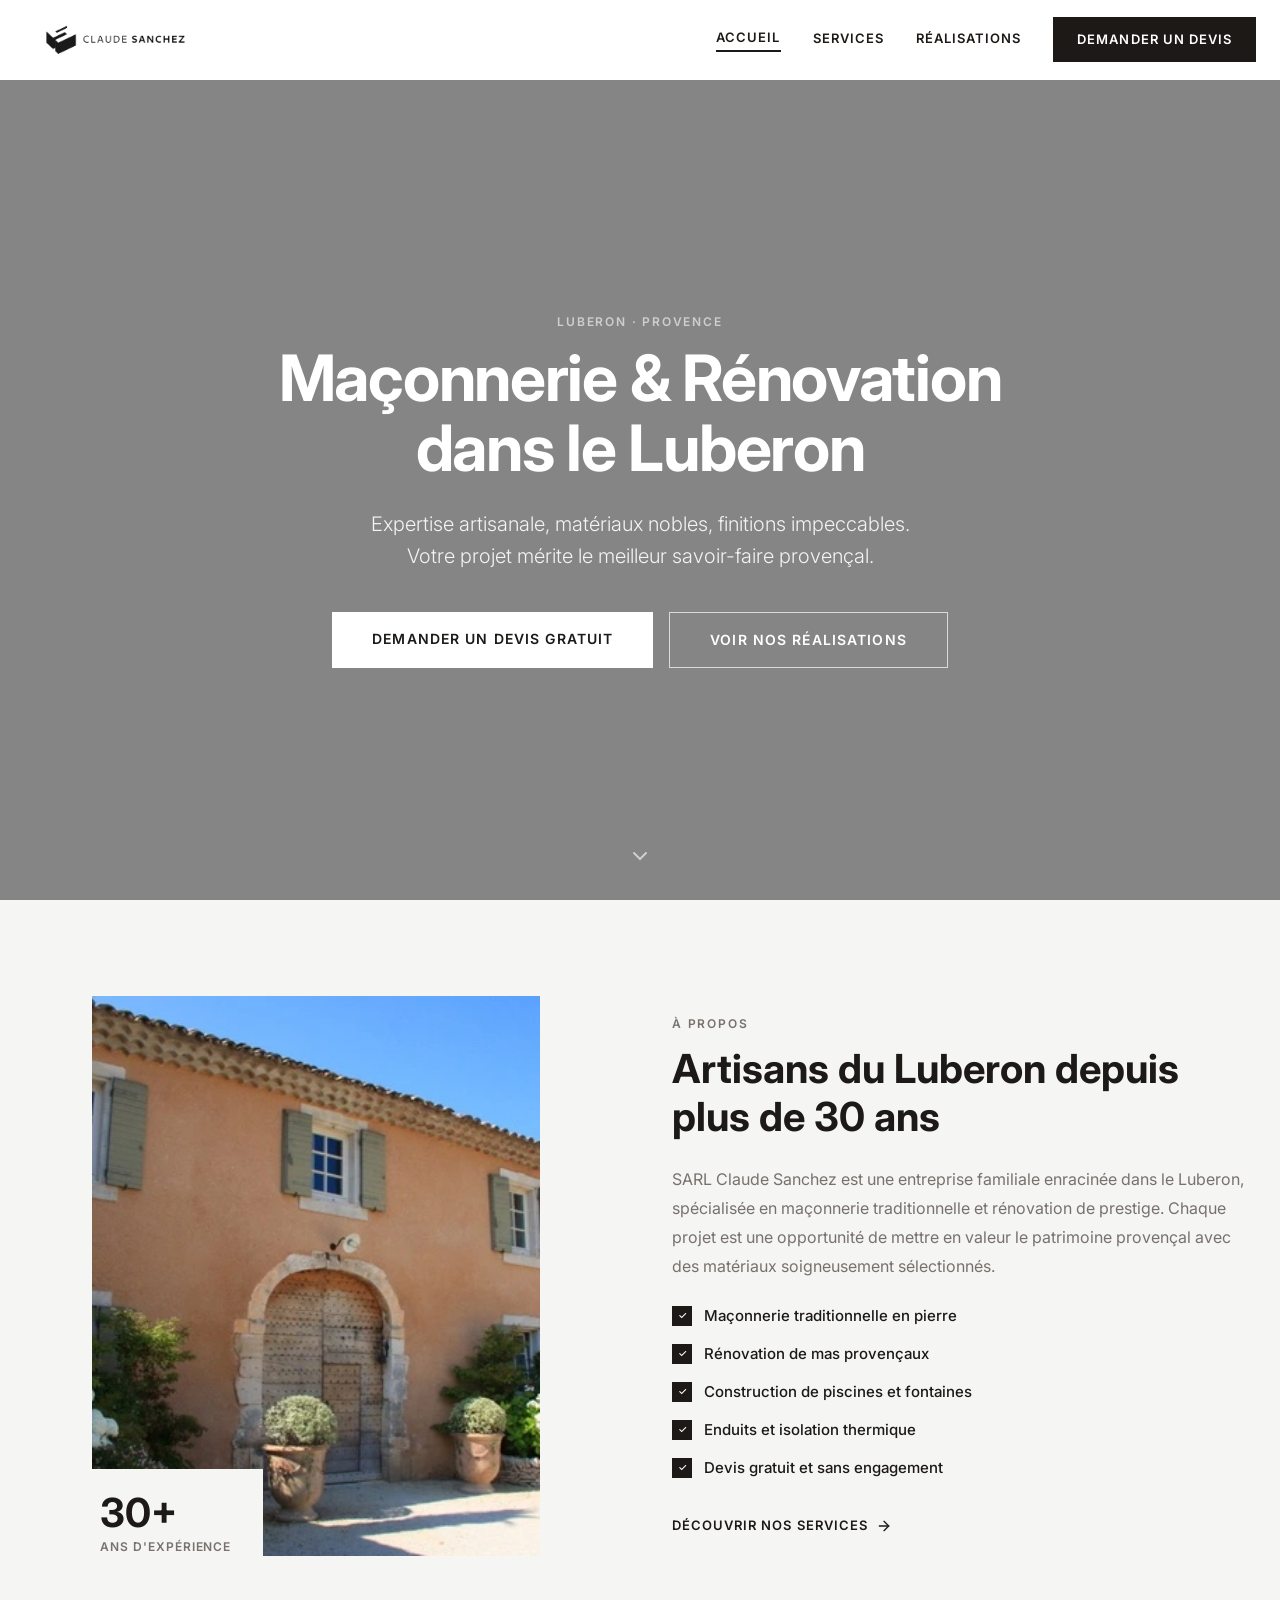
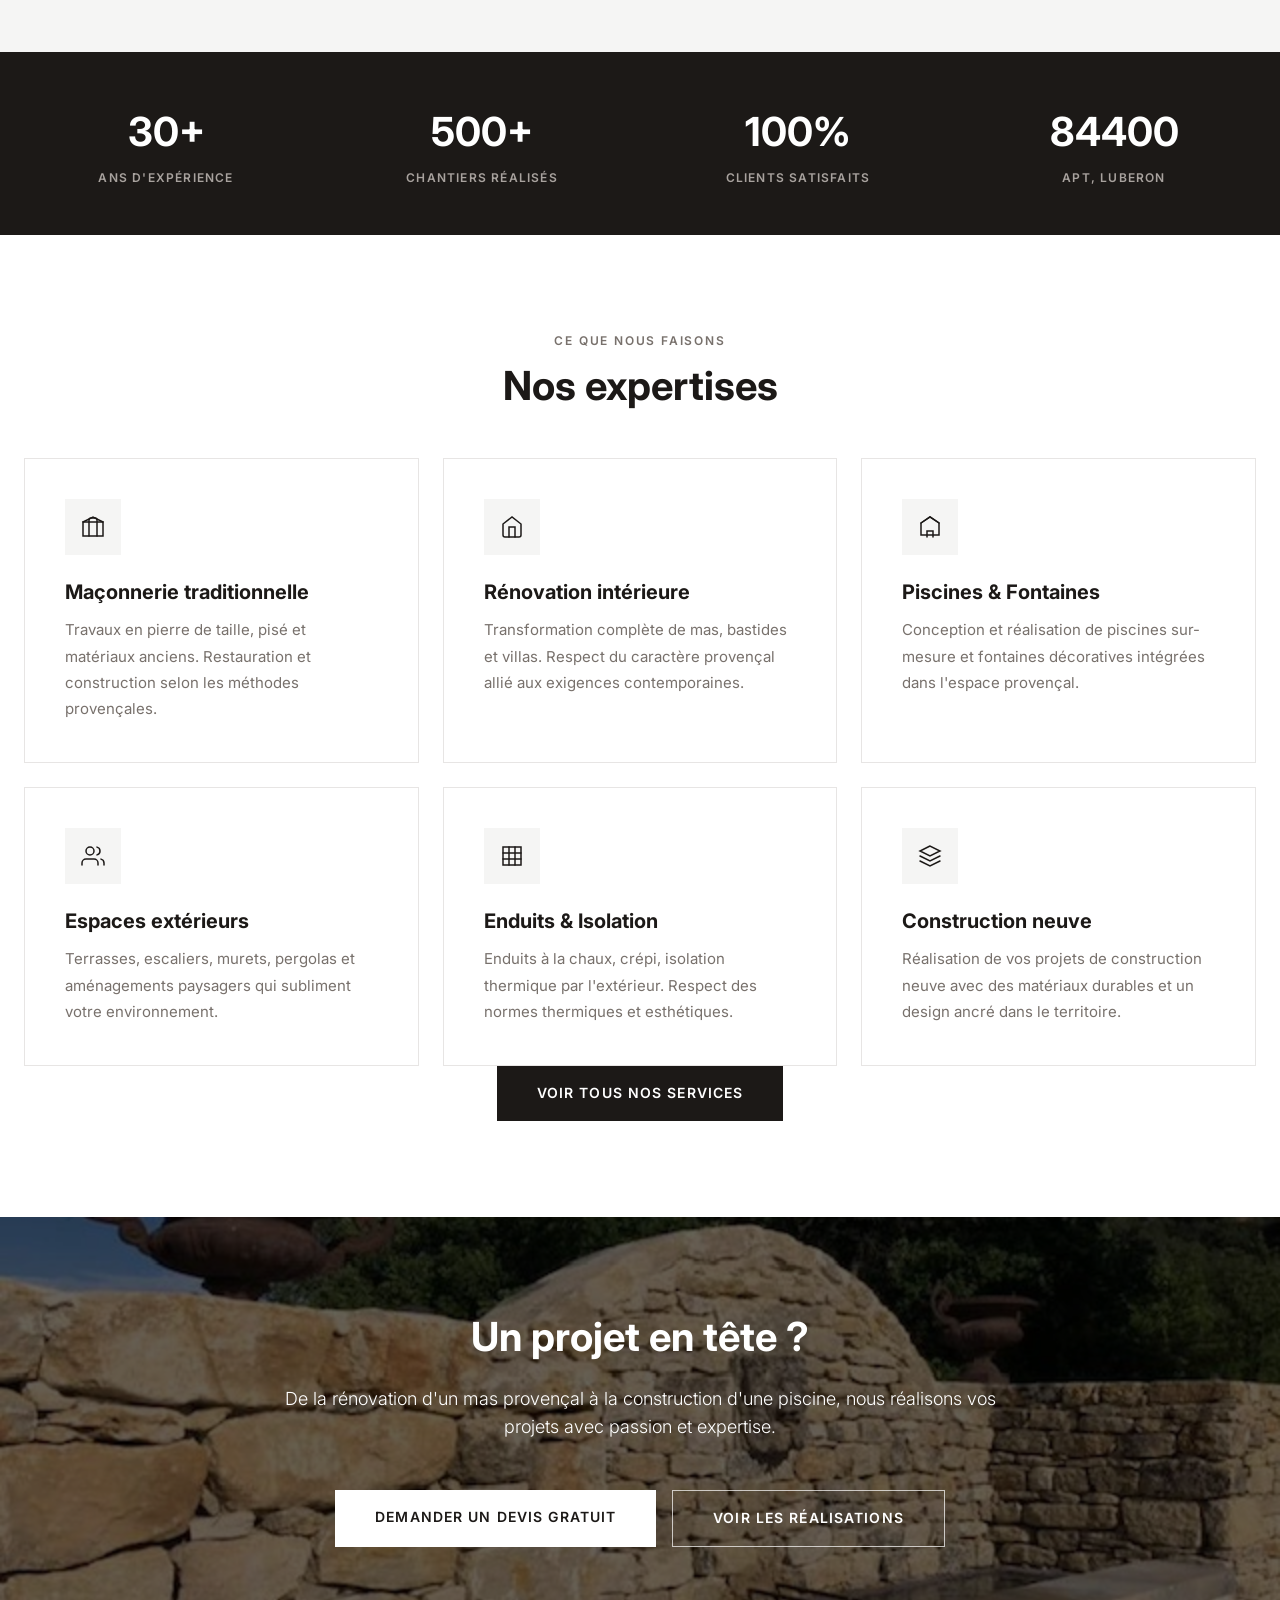
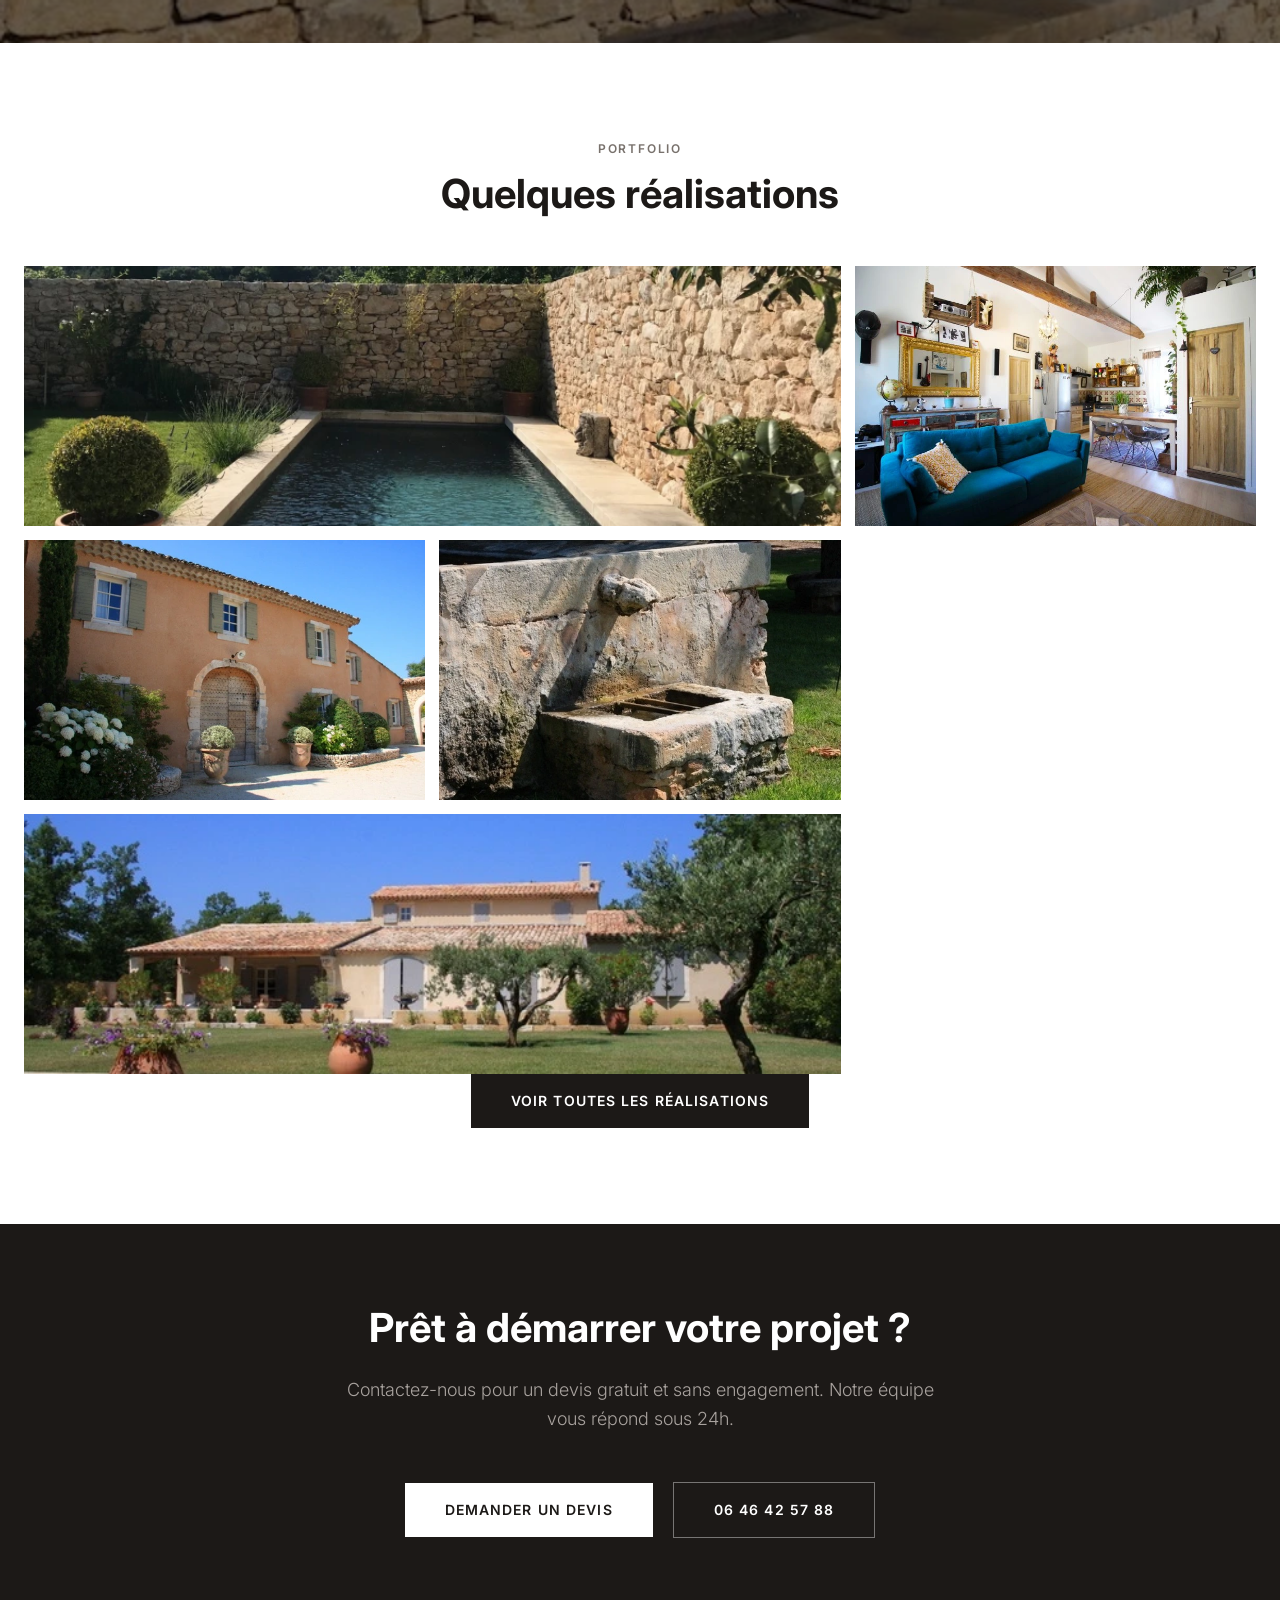
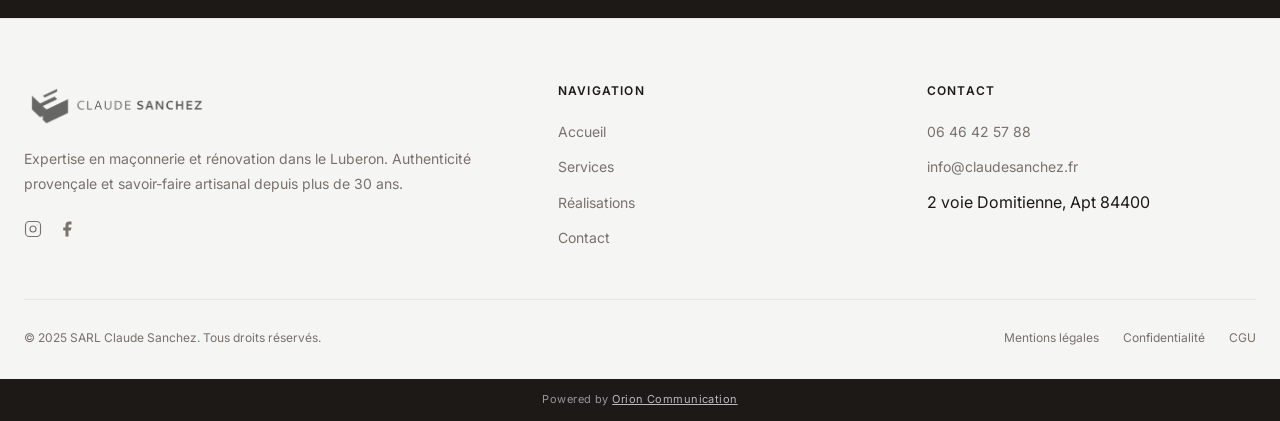
==== index.html @ 689ddc0e "Add files via upload" ====
<!DOCTYPE html>
<html lang="fr">
<head>
  <meta charset="UTF-8">
  <meta name="viewport" content="width=device-width, initial-scale=1.0">
  <title>Maçonnerie &amp; Rénovation Luberon | Claude Sanchez</title>
  <meta name="description" content="SARL Claude Sanchez — Expert en maçonnerie, rénovation et construction dans le Luberon (Apt, 84400). Plus de 30 ans de savoir-faire artisanal en Provence. Demandez votre devis gratuit.">
  <meta name="robots" content="index, follow">
  <link rel="canonical" href="https://claudesanchez.fr/">
  <link rel="icon" type="image/svg+xml" href="./favicon.svg">
  <link rel="stylesheet" href="./css/styles.css">
  <!-- Open Graph -->
  <meta property="og:type" content="website">
  <meta property="og:url" content="https://claudesanchez.fr/">
  <meta property="og:title" content="Maçonnerie &amp; Rénovation Luberon | Claude Sanchez">
  <meta property="og:description" content="Expert en maçonnerie et rénovation dans le Luberon depuis plus de 30 ans.">
  <meta property="og:image" content="./opengraph.jpg">
  <!-- JSON-LD -->
  <script type="application/ld+json">
  {
    "@context": "https://schema.org",
    "@type": "LocalBusiness",
    "name": "SARL Claude Sanchez",
    "description": "Expert en maçonnerie et rénovation dans le Luberon",
    "url": "https://claudesanchez.fr",
    "telephone": "+33646425788",
    "email": "info@claudesanchez.fr",
    "address": {
      "@type": "PostalAddress",
      "streetAddress": "2 voie Domitienne",
      "addressLocality": "Apt",
      "postalCode": "84400",
      "addressCountry": "FR"
    },
    "geo": { "@type": "GeoCoordinates", "latitude": 43.876, "longitude": 5.397 },
    "openingHoursSpecification": [
      { "@type": "OpeningHoursSpecification", "dayOfWeek": ["Monday","Tuesday","Wednesday","Thursday","Friday"], "opens": "08:00", "closes": "18:00" }
    ]
  }
  </script>
</head>
<body>

<!-- ─── HEADER ─── -->
<header id="header">
  <div class="container">
    <div class="header-inner">
      <a href="./index.html" class="logo">
        <img src="./images/logo.webp" alt="Claude Sanchez — Maçonnerie &amp; Rénovation" width="180" height="36">
      </a>
      <nav>
        <a href="./index.html" class="nav-link active">Accueil</a>
        <a href="./services.html" class="nav-link">Services</a>
        <a href="./realisations.html" class="nav-link">Réalisations</a>
        <a href="./contact.html" class="btn-nav">Demander un devis</a>
      </nav>
      <button class="hamburger" id="hamburger" aria-label="Ouvrir le menu" aria-expanded="false">
        <svg viewBox="0 0 24 24" fill="none" stroke="currentColor" stroke-width="2" stroke-linecap="round"><line x1="3" y1="6" x2="21" y2="6"/><line x1="3" y1="12" x2="21" y2="12"/><line x1="3" y1="18" x2="21" y2="18"/></svg>
      </button>
    </div>
  </div>
  <div class="mobile-menu" id="mobile-menu">
    <a href="./index.html">Accueil</a>
    <a href="./services.html">Services</a>
    <a href="./realisations.html">Réalisations</a>
    <a href="./contact.html" class="btn-nav">Demander un devis</a>
  </div>
</header>

<!-- ─── HERO ─── -->
<section class="hero" style="background-image: url('./images/hero-banner.webp');">
  <div class="hero-overlay"></div>
  <div class="hero-content">
    <span class="section-label" style="color:rgba(255,255,255,.6)">Luberon · Provence</span>
    <h1>Maçonnerie &amp; Rénovation<br>dans le Luberon</h1>
    <p>Expertise artisanale, matériaux nobles, finitions impeccables.<br>Votre projet mérite le meilleur savoir-faire provençal.</p>
    <div class="hero-btns">
      <a href="./contact.html" class="btn btn-white">Demander un devis gratuit</a>
      <a href="./realisations.html" class="btn btn-outline-white">Voir nos réalisations</a>
    </div>
  </div>
  <div class="hero-scroll-indicator" aria-hidden="true">
    <svg viewBox="0 0 24 24" fill="none" stroke="currentColor" stroke-width="2" stroke-linecap="round"><polyline points="6 9 12 15 18 9"/></svg>
  </div>
</section>

<!-- ─── INTRO ─── -->
<section class="section bg-surface">
  <div class="container">
    <div class="grid-2" style="gap:4rem">
      <div style="position:relative; max-width:28rem; margin-inline:auto">
        <img src="./images/service-renovation.webp" alt="Façade rénovée en pierre" class="about-img" style="width:100%; aspect-ratio:4/5; object-fit:cover;">
        <div class="about-badge">
          <span class="badge-num">30+</span>
          <span class="badge-label">Ans d'expérience</span>
        </div>
      </div>
      <div>
        <span class="section-label reveal">À propos</span>
        <h2 class="mb-6 reveal">Artisans du Luberon depuis plus de 30 ans</h2>
        <p class="text-muted mb-6 reveal" style="line-height:1.8">
          SARL Claude Sanchez est une entreprise familiale enracinée dans le Luberon, spécialisée en maçonnerie traditionnelle et rénovation de prestige. Chaque projet est une opportunité de mettre en valeur le patrimoine provençal avec des matériaux soigneusement sélectionnés.
        </p>
        <ul class="checklist reveal">
          <li><span class="check-icon">✓</span> Maçonnerie traditionnelle en pierre</li>
          <li><span class="check-icon">✓</span> Rénovation de mas provençaux</li>
          <li><span class="check-icon">✓</span> Construction de piscines et fontaines</li>
          <li><span class="check-icon">✓</span> Enduits et isolation thermique</li>
          <li><span class="check-icon">✓</span> Devis gratuit et sans engagement</li>
        </ul>
        <a href="./services.html" class="arrow-link reveal">
          Découvrir nos services
          <svg viewBox="0 0 24 24" fill="none" stroke="currentColor" stroke-width="2" stroke-linecap="round"><line x1="5" y1="12" x2="19" y2="12"/><polyline points="12 5 19 12 12 19"/></svg>
        </a>
      </div>
    </div>
  </div>
</section>

<!-- ─── STATS ─── -->
<div class="stats-bar">
  <div class="container">
    <div class="stats-grid">
      <div class="reveal">
        <span class="stat-num">30+</span>
        <span class="stat-label">Ans d'expérience</span>
      </div>
      <div class="reveal">
        <span class="stat-num">500+</span>
        <span class="stat-label">Chantiers réalisés</span>
      </div>
      <div class="reveal">
        <span class="stat-num">100%</span>
        <span class="stat-label">Clients satisfaits</span>
      </div>
      <div class="reveal">
        <span class="stat-num">84400</span>
        <span class="stat-label">Apt, Luberon</span>
      </div>
    </div>
  </div>
</div>

<!-- ─── SERVICES ─── -->
<section class="section">
  <div class="container">
    <div class="text-center mb-12">
      <span class="section-label reveal">Ce que nous faisons</span>
      <h2 class="reveal">Nos expertises</h2>
    </div>
    <div class="grid-3">
      <div class="service-card reveal">
        <div class="service-icon">
          <svg viewBox="0 0 24 24" fill="none" stroke="currentColor" stroke-width="1.5" stroke-linecap="round"><rect x="2" y="7" width="20" height="14" rx="0"/><path d="M16 21V5a2 2 0 0 0-2-2h-4a2 2 0 0 0-2 2v16"/><path d="M2 7l10-5 10 5"/></svg>
        </div>
        <h3>Maçonnerie traditionnelle</h3>
        <p>Travaux en pierre de taille, pisé et matériaux anciens. Restauration et construction selon les méthodes provençales.</p>
      </div>
      <div class="service-card reveal">
        <div class="service-icon">
          <svg viewBox="0 0 24 24" fill="none" stroke="currentColor" stroke-width="1.5" stroke-linecap="round"><path d="M3 9l9-7 9 7v11a2 2 0 0 1-2 2H5a2 2 0 0 1-2-2z"/><polyline points="9 22 9 12 15 12 15 22"/></svg>
        </div>
        <h3>Rénovation intérieure</h3>
        <p>Transformation complète de mas, bastides et villas. Respect du caractère provençal allié aux exigences contemporaines.</p>
      </div>
      <div class="service-card reveal">
        <div class="service-icon">
          <svg viewBox="0 0 24 24" fill="none" stroke="currentColor" stroke-width="1.5" stroke-linecap="round"><path d="M3 8l9-6 9 6v12H3V8z"/><path d="M9 22v-6h6v6"/><path d="M21 8l-9-6-9 6"/></svg>
        </div>
        <h3>Piscines &amp; Fontaines</h3>
        <p>Conception et réalisation de piscines sur-mesure et fontaines décoratives intégrées dans l'espace provençal.</p>
      </div>
      <div class="service-card reveal">
        <div class="service-icon">
          <svg viewBox="0 0 24 24" fill="none" stroke="currentColor" stroke-width="1.5" stroke-linecap="round"><path d="M17 21v-2a4 4 0 0 0-4-4H5a4 4 0 0 0-4 4v2"/><circle cx="9" cy="7" r="4"/><path d="M23 21v-2a4 4 0 0 0-3-3.87"/><path d="M16 3.13a4 4 0 0 1 0 7.75"/></svg>
        </div>
        <h3>Espaces extérieurs</h3>
        <p>Terrasses, escaliers, murets, pergolas et aménagements paysagers qui subliment votre environnement.</p>
      </div>
      <div class="service-card reveal">
        <div class="service-icon">
          <svg viewBox="0 0 24 24" fill="none" stroke="currentColor" stroke-width="1.5" stroke-linecap="round"><rect x="3" y="3" width="18" height="18" rx="0"/><path d="M3 9h18"/><path d="M3 15h18"/><path d="M9 3v18"/><path d="M15 3v18"/></svg>
        </div>
        <h3>Enduits &amp; Isolation</h3>
        <p>Enduits à la chaux, crépi, isolation thermique par l'extérieur. Respect des normes thermiques et esthétiques.</p>
      </div>
      <div class="service-card reveal">
        <div class="service-icon">
          <svg viewBox="0 0 24 24" fill="none" stroke="currentColor" stroke-width="1.5" stroke-linecap="round"><polygon points="12 2 2 7 12 12 22 7 12 2"/><polyline points="2 17 12 22 22 17"/><polyline points="2 12 12 17 22 12"/></svg>
        </div>
        <h3>Construction neuve</h3>
        <p>Réalisation de vos projets de construction neuve avec des matériaux durables et un design ancré dans le territoire.</p>
      </div>
    </div>
    <div class="text-center mt-12 reveal">
      <a href="./services.html" class="btn btn-primary">Voir tous nos services</a>
    </div>
  </div>
</section>

<!-- ─── CTA IMAGE ─── -->
<section class="cta-section" style="background-image: url('./images/cta-services.webp');">
  <div class="hero-overlay"></div>
  <div class="cta-content">
    <h2 class="reveal">Un projet en tête&nbsp;?</h2>
    <p class="reveal">De la rénovation d'un mas provençal à la construction d'une piscine, nous réalisons vos projets avec passion et expertise.</p>
    <div class="btns reveal">
      <a href="./contact.html" class="btn btn-white">Demander un devis gratuit</a>
      <a href="./realisations.html" class="btn btn-outline-white">Voir les réalisations</a>
    </div>
  </div>
</section>

<!-- ─── RÉALISATIONS PREVIEW ─── -->
<section class="section">
  <div class="container">
    <div class="text-center mb-12">
      <span class="section-label reveal">Portfolio</span>
      <h2 class="reveal">Quelques réalisations</h2>
    </div>
    <div class="gallery-grid">
      <div class="gallery-item wide reveal">
        <img src="./images/gallery-piscine.webp" alt="Piscine sur-mesure — Luberon" loading="lazy">
        <div class="gallery-caption"><span>Piscine sur-mesure</span><small>Luberon</small></div>
      </div>
      <div class="gallery-item reveal">
        <img src="./images/gallery-salon.webp" alt="Rénovation salon — Provence" loading="lazy">
        <div class="gallery-caption"><span>Rénovation intérieure</span><small>Salon provençal</small></div>
      </div>
      <div class="gallery-item reveal">
        <img src="./images/gallery-facade.webp" alt="Façade en pierres — Apt" loading="lazy">
        <div class="gallery-caption"><span>Façade en pierres</span><small>Apt, 84400</small></div>
      </div>
      <div class="gallery-item reveal">
        <img src="./images/gallery-fontaine.webp" alt="Fontaine décorative — Luberon" loading="lazy">
        <div class="gallery-caption"><span>Fontaine décorative</span><small>Luberon</small></div>
      </div>
      <div class="gallery-item wide reveal">
        <img src="./images/gallery-maison.webp" alt="Mas provençal avec piscine" loading="lazy">
        <div class="gallery-caption"><span>Mas provençal</span><small>Rénovation complète</small></div>
      </div>
    </div>
    <div class="text-center mt-12 reveal">
      <a href="./realisations.html" class="btn btn-primary">Voir toutes les réalisations</a>
    </div>
  </div>
</section>

<!-- ─── CTA DARK ─── -->
<div class="cta-dark">
  <div class="container">
    <h2 class="reveal">Prêt à démarrer votre projet&nbsp;?</h2>
    <p class="reveal">Contactez-nous pour un devis gratuit et sans engagement. Notre équipe vous répond sous 24h.</p>
    <div class="reveal">
      <a href="./contact.html" class="btn btn-white" style="margin-right:1rem">Demander un devis</a>
      <a href="tel:0646425788" class="btn btn-outline" style="color:#fff;border-color:rgba(255,255,255,.4)">06 46 42 57 88</a>
    </div>
  </div>
</div>

<!-- ─── FOOTER ─── -->
<footer>
  <div class="container">
    <div class="footer-grid">
      <div>
        <a href="./index.html"><img src="./images/logo.webp" alt="Claude Sanchez" class="footer-logo"></a>
        <p class="footer-desc">Expertise en maçonnerie et rénovation dans le Luberon. Authenticité provençale et savoir-faire artisanal depuis plus de 30 ans.</p>
        <div class="footer-socials">
          <a href="https://www.instagram.com/_claudesanchez_/?hl=fr" target="_blank" rel="noopener noreferrer" aria-label="Instagram">
            <svg viewBox="0 0 24 24" fill="none" stroke="currentColor" stroke-width="1.5" stroke-linecap="round"><rect x="2" y="2" width="20" height="20" rx="5"/><circle cx="12" cy="12" r="4"/><circle cx="17.5" cy="6.5" r=".5" fill="currentColor" stroke="none"/></svg>
          </a>
          <a href="https://www.facebook.com/claude.sanchez.5205" target="_blank" rel="noopener noreferrer" aria-label="Facebook">
            <svg viewBox="0 0 24 24" fill="currentColor"><path d="M18 2h-3a5 5 0 0 0-5 5v3H7v4h3v8h4v-8h3l1-4h-4V7a1 1 0 0 1 1-1h3z"/></svg>
          </a>
        </div>
      </div>
      <div class="footer-col">
        <h3>Navigation</h3>
        <ul class="footer-links">
          <li><a href="./index.html">Accueil</a></li>
          <li><a href="./services.html">Services</a></li>
          <li><a href="./realisations.html">Réalisations</a></li>
          <li><a href="./contact.html">Contact</a></li>
        </ul>
      </div>
      <div class="footer-col">
        <h3>Contact</h3>
        <ul class="footer-links">
          <li><a href="tel:0646425788">06 46 42 57 88</a></li>
          <li><a href="mailto:info@claudesanchez.fr">info@claudesanchez.fr</a></li>
          <li>2 voie Domitienne, Apt 84400</li>
        </ul>
      </div>
    </div>
    <div class="footer-bottom">
      <p class="footer-copy">&copy; 2025 SARL Claude Sanchez. Tous droits réservés.</p>
      <div class="footer-legal">
        <a href="./mentions-legales.html">Mentions légales</a>
        <a href="./politique-de-confidentialite.html">Confidentialité</a>
        <a href="./cgu.html">CGU</a>
      </div>
    </div>
  </div>
</footer>
<div class="sub-footer">Powered by <a href="https://communication-orion.fr" target="_blank" rel="noopener noreferrer">Orion Communication</a></div>

<script src="./js/main.js"></script>
</body>
</html>
---- css/styles.css ----
/* ─── Google Font ─── */
@import url('https://fonts.googleapis.com/css2?family=Inter:wght@300;400;500;600;700&display=swap');

/* ─── Reset & Base ─── */
*, *::before, *::after { box-sizing: border-box; margin: 0; padding: 0; }
html { scroll-behavior: smooth; }
body {
  font-family: 'Inter', system-ui, -apple-system, sans-serif;
  color: #1c1917;
  background: #fff;
  -webkit-font-smoothing: antialiased;
  line-height: 1.6;
}
img { max-width: 100%; display: block; }
a { color: inherit; text-decoration: none; }

/* ─── Design Tokens ─── */
:root {
  --c-bg: #ffffff;
  --c-surface: #f5f5f4;
  --c-accent: #e7e5e4;
  --c-text: #1c1917;
  --c-muted: #78716c;
  --c-border: #e7e5e4;
  --c-dark: #1c1917;
  --header-h: 80px;
  --max-w: 1280px;
  --px: 1.5rem;
}

/* ─── Typography ─── */
h1 { font-size: clamp(2.25rem, 5vw, 4.5rem); font-weight: 700; line-height: 1.1; }
h2 { font-size: clamp(1.75rem, 3.5vw, 2.5rem); font-weight: 700; line-height: 1.2; }
h3 { font-size: 1.25rem; font-weight: 700; line-height: 1.3; }

/* ─── Layout ─── */
.container { width: 100%; max-width: var(--max-w); margin-inline: auto; padding-inline: var(--px); }
.section { padding-block: 6rem; }
.section--sm { padding-block: 4rem; }

/* ─── Header ─── */
header {
  position: fixed; top: 0; left: 0; right: 0;
  z-index: 100; background: #fff;
  height: var(--header-h);
  display: flex; align-items: center;
  border-bottom: 1px solid transparent;
  transition: border-color .3s, box-shadow .3s;
}
header.scrolled {
  box-shadow: 0 2px 16px rgba(0,0,0,.08);
  border-bottom-color: var(--c-border);
}
.header-inner { display: flex; align-items: center; justify-content: space-between; width: 100%; }
.logo img { height: 2.25rem; object-fit: contain; }
nav { display: flex; align-items: center; gap: 2rem; }
.nav-link {
  font-size: .8125rem; font-weight: 600;
  text-transform: uppercase; letter-spacing: .08em;
  color: #1c1917; transition: color .2s;
  padding-bottom: 2px;
}
.nav-link:hover { color: var(--c-muted); }
.nav-link.active { border-bottom: 2px solid #1c1917; }
.btn-nav {
  background: #1c1917; color: #fff;
  font-size: .8125rem; font-weight: 600;
  text-transform: uppercase; letter-spacing: .08em;
  padding: .75rem 1.5rem; transition: background .2s; white-space: nowrap;
}
.btn-nav:hover { background: #44403c; }
.hamburger {
  display: none; background: none; border: none;
  cursor: pointer; color: #1c1917; padding: .5rem;
}
.hamburger svg { width: 1.5rem; height: 1.5rem; }
.mobile-menu {
  display: none; position: absolute;
  top: 100%; left: 0; right: 0;
  background: #fff; border-top: 1px solid var(--c-border);
  padding: 1rem 1.5rem; flex-direction: column; gap: .25rem;
  box-shadow: 0 4px 16px rgba(0,0,0,.08);
}
.mobile-menu.open { display: flex; }
.mobile-menu a {
  display: block; padding: .875rem 0;
  border-bottom: 1px solid var(--c-border);
  font-weight: 500; font-size: .9375rem;
}
.mobile-menu a:last-child { border-bottom: none; }
.mobile-menu .btn-nav { text-align: center; margin-top: .75rem; border-bottom: none; }

@media (max-width: 900px) {
  nav { display: none; }
  .hamburger { display: block; }
}

/* ─── Buttons ─── */
.btn {
  display: inline-block;
  font-size: .875rem; font-weight: 600;
  text-transform: uppercase; letter-spacing: .08em;
  padding: 1rem 2.5rem;
  transition: all .2s; cursor: pointer; border: none;
  font-family: inherit;
}
.btn-primary { background: #1c1917; color: #fff; }
.btn-primary:hover { background: #44403c; }
.btn-outline-white { background: transparent; color: #fff; border: 1px solid rgba(255,255,255,.7); }
.btn-outline-white:hover { background: rgba(255,255,255,.15); border-color: #fff; }
.btn-white { background: #fff; color: #1c1917; }
.btn-white:hover { background: #f5f5f4; }
.btn-outline { background: transparent; color: #1c1917; border: 1px solid #1c1917; }
.btn-outline:hover { background: #1c1917; color: #fff; }

/* ─── Arrow link ─── */
.arrow-link {
  display: inline-flex; align-items: center; gap: .5rem;
  font-size: .8125rem; font-weight: 600;
  text-transform: uppercase; letter-spacing: .08em; color: #1c1917;
}
.arrow-link svg { width: 1rem; height: 1rem; transition: transform .2s; }
.arrow-link:hover svg { transform: translateX(4px); }

/* ─── Divider ─── */
.divider { width: 3rem; height: 3px; background: #1c1917; }

/* ─── Hero ─── */
.hero {
  position: relative; min-height: 100vh;
  display: flex; align-items: center; justify-content: center;
  background-size: cover; background-position: center;
  color: #fff; text-align: center; overflow: hidden;
}
.hero-overlay { position: absolute; inset: 0; background: rgba(0,0,0,.48); }
.hero-content {
  position: relative; z-index: 1;
  padding-top: var(--header-h);
  max-width: 950px; margin-inline: auto; padding-inline: 1.5rem;
}
.hero-content h1 { margin-bottom: 1.5rem; letter-spacing: -.02em; }
.hero-content p {
  font-size: clamp(1rem, 2.5vw, 1.25rem);
  font-weight: 300; opacity: .9;
  margin-bottom: 2.5rem; max-width: 640px; margin-inline: auto;
}
.hero-btns { display: flex; gap: 1rem; justify-content: center; flex-wrap: wrap; }
.hero-scroll-indicator {
  position: absolute; bottom: 2rem; left: 50%; transform: translateX(-50%);
  display: flex; flex-direction: column; align-items: center; gap: .5rem;
  color: rgba(255,255,255,.6); font-size: .75rem; letter-spacing: .1em;
  text-transform: uppercase; animation: bounce 2s infinite;
}
.hero-scroll-indicator svg { width: 1.5rem; height: 1.5rem; }
@keyframes bounce { 0%, 100% { transform: translateX(-50%) translateY(0); } 50% { transform: translateX(-50%) translateY(6px); } }

/* ─── Page Banner ─── */
.page-banner {
  position: relative; background-size: cover; background-position: center;
  color: #fff; text-align: center; overflow: hidden;
  padding-top: calc(var(--header-h) + 7rem); padding-bottom: 7rem;
}
.page-banner .hero-overlay { background: rgba(0,0,0,.52); }
.page-banner-content { position: relative; z-index: 1; max-width: 700px; margin-inline: auto; padding-inline: 1.5rem; }
.page-banner h1 { margin-bottom: 1rem; letter-spacing: -.02em; }
.page-banner p { font-size: 1.125rem; opacity: .85; font-weight: 300; }

/* ─── About section ─── */
.about-img-wrap { position: relative; }
.about-img { width: 100%; aspect-ratio: 4/5; object-fit: cover; }
.about-badge {
  position: absolute; bottom: -1.5rem; left: -1.5rem;
  background: var(--c-surface); padding: 1.5rem 2rem;
  min-width: 10rem;
}
.about-badge .badge-num {
  font-size: 2.5rem; font-weight: 700;
  display: block; line-height: 1;
}
.about-badge .badge-label {
  font-size: .75rem; font-weight: 600;
  text-transform: uppercase; letter-spacing: .08em;
  color: var(--c-muted); display: block; margin-top: .25rem;
}
@media (max-width: 767px) { .about-badge { display: none; } }

/* ─── Checklist ─── */
.checklist { list-style: none; display: flex; flex-direction: column; gap: .875rem; margin-bottom: 2rem; }
.checklist li { display: flex; align-items: center; gap: .75rem; font-weight: 500; font-size: .9375rem; }
.check-icon {
  width: 1.25rem; height: 1.25rem;
  background: #1c1917; color: #fff;
  display: flex; align-items: center; justify-content: center;
  flex-shrink: 0; font-size: .65rem;
}

/* ─── Service Cards ─── */
.service-card {
  border: 1px solid var(--c-border); padding: 2.5rem;
  transition: box-shadow .3s, border-color .3s;
}
.service-card:hover { box-shadow: 0 8px 32px rgba(0,0,0,.07); border-color: #d6d3d1; }
.service-icon {
  width: 3.5rem; height: 3.5rem;
  background: var(--c-surface);
  display: flex; align-items: center; justify-content: center;
  margin-bottom: 1.5rem;
}
.service-icon svg { width: 1.5rem; height: 1.5rem; }
.service-card h3 { margin-bottom: .75rem; }
.service-card p { color: var(--c-muted); line-height: 1.75; font-size: .9375rem; }

/* ─── Grids ─── */
.grid-3 { display: grid; grid-template-columns: 1fr; gap: 1.5rem; }
.grid-2 { display: grid; grid-template-columns: 1fr; gap: 3rem; align-items: center; }
.grid-2-form { display: grid; grid-template-columns: 1fr; gap: 3rem; }
.grid-auto-3 { display: grid; grid-template-columns: repeat(auto-fill, minmax(280px, 1fr)); gap: 1.5rem; }

@media (min-width: 768px) {
  .grid-3 { grid-template-columns: repeat(3, 1fr); }
  .grid-2-form { grid-template-columns: 1fr 1fr; }
}
@media (min-width: 1024px) {
  .grid-2 { grid-template-columns: 1fr 1fr; }
}

/* ─── CTA sections ─── */
.cta-section {
  position: relative; padding-block: 6rem;
  background-size: cover; background-position: center;
  color: #fff; text-align: center; overflow: hidden;
}
.cta-section .hero-overlay { background: rgba(0,0,0,.60); }
.cta-content { position: relative; z-index: 1; max-width: 800px; margin-inline: auto; padding-inline: 1.5rem; }
.cta-content h2 { margin-bottom: 1.5rem; }
.cta-content p { font-size: 1.125rem; opacity: .85; margin-bottom: 3rem; font-weight: 300; }
.cta-content .btns { display: flex; gap: 1rem; justify-content: center; flex-wrap: wrap; }

.cta-dark { background: #1c1917; color: #fff; text-align: center; padding-block: 5rem; }
.cta-dark h2 { margin-bottom: 1.5rem; }
.cta-dark p { font-size: 1.125rem; color: #a8a29e; margin-bottom: 3rem; max-width: 600px; margin-inline: auto; font-weight: 300; }

/* ─── Stats bar ─── */
.stats-bar { background: #1c1917; color: #fff; padding: 3rem 0; }
.stats-grid { display: grid; grid-template-columns: repeat(2, 1fr); gap: 2rem; text-align: center; }
@media (min-width: 768px) { .stats-grid { grid-template-columns: repeat(4, 1fr); } }
.stat-num { font-size: 2.5rem; font-weight: 700; display: block; }
.stat-label { font-size: .75rem; font-weight: 600; text-transform: uppercase; letter-spacing: .1em; color: #a8a29e; margin-top: .25rem; display: block; }

/* ─── Gallery ─── */
.gallery-grid {
  display: grid;
  grid-template-columns: 1fr;
  gap: .875rem;
}
@media (min-width: 768px) {
  .gallery-grid {
    grid-template-columns: repeat(3, 1fr);
    grid-auto-rows: 260px;
  }
  .gallery-item.wide { grid-column: span 2; }
  .gallery-item.tall { grid-row: span 2; }
}
.gallery-item { position: relative; overflow: hidden; background: var(--c-surface); }
@media (max-width: 767px) { .gallery-item { height: 220px; } }
.gallery-item img { width: 100%; height: 100%; object-fit: cover; transition: transform .7s; }
.gallery-item:hover img { transform: scale(1.06); }
.gallery-caption {
  position: absolute; inset: 0;
  background: linear-gradient(to top, rgba(0,0,0,.85) 0%, rgba(0,0,0,.2) 50%, transparent 100%);
  opacity: 0; transition: opacity .35s;
  display: flex; flex-direction: column; justify-content: flex-end; padding: 1.5rem;
}
.gallery-item:hover .gallery-caption { opacity: 1; }
.gallery-caption span { color: #fff; font-weight: 600; font-size: 1rem; }
.gallery-caption small { color: rgba(255,255,255,.7); font-size: .8125rem; }

/* ─── Contact ─── */
.contact-info { display: flex; flex-direction: column; gap: 1.5rem; }
.contact-item { display: flex; align-items: flex-start; gap: 1rem; }
.contact-icon {
  width: 2.75rem; height: 2.75rem; flex-shrink: 0;
  background: var(--c-surface);
  display: flex; align-items: center; justify-content: center;
}
.contact-icon svg { width: 1.25rem; height: 1.25rem; }
.contact-item h4 { font-size: .75rem; font-weight: 600; text-transform: uppercase; letter-spacing: .08em; color: var(--c-muted); margin-bottom: .25rem; }
.contact-item p, .contact-item a { font-size: .9375rem; color: var(--c-text); }
.contact-item a:hover { text-decoration: underline; }

/* ─── Form ─── */
.form-box { background: var(--c-surface); padding: 2.5rem; }
.form-row-2 { display: grid; grid-template-columns: 1fr 1fr; gap: 1.5rem; }
@media (max-width: 640px) { .form-row-2 { grid-template-columns: 1fr; } }
.form-group { margin-bottom: 1.5rem; }
.form-label {
  display: block; font-size: .75rem; font-weight: 600;
  text-transform: uppercase; letter-spacing: .08em;
  color: #57534e; margin-bottom: .5rem;
}
.form-input, .form-textarea, .form-select {
  width: 100%; background: #fff;
  border: 1px solid var(--c-border); padding: .75rem 1rem;
  font-size: .9375rem; color: var(--c-text); font-family: inherit;
  transition: border-color .2s; outline: none; appearance: none;
}
.form-input:focus, .form-textarea:focus, .form-select:focus { border-color: #1c1917; }
.form-textarea { resize: vertical; min-height: 140px; }
.form-submit {
  width: 100%; background: #1c1917; color: #fff;
  border: none; font-size: .875rem; font-weight: 600;
  text-transform: uppercase; letter-spacing: .08em;
  padding: 1.125rem; cursor: pointer; transition: background .2s; font-family: inherit;
}
.form-submit:hover { background: #44403c; }
.form-submit:disabled { opacity: .55; cursor: not-allowed; }
.form-alert {
  padding: 1rem 1.25rem; margin-bottom: 1.5rem;
  font-size: .9rem; border: 1px solid; border-radius: 0; display: none;
}
.form-alert.success { background: #f0fdf4; color: #166534; border-color: #bbf7d0; }
.form-alert.error { background: #fef2f2; color: #991b1b; border-color: #fecaca; }

/* ─── Map embed ─── */
.map-wrap iframe { width: 100%; height: 400px; border: none; display: block; }

/* ─── Footer ─── */
footer { background: var(--c-surface); border-top: 1px solid var(--c-border); padding-top: 4rem; padding-bottom: 2rem; }
.footer-grid {
  display: grid; grid-template-columns: 1fr;
  gap: 2.5rem; margin-bottom: 3rem;
}
@media (min-width: 768px) { .footer-grid { grid-template-columns: 1.5fr 1fr 1fr; } }
.footer-logo { height: 2.75rem; opacity: .65; filter: grayscale(1); margin-bottom: 1.25rem; }
.footer-desc { font-size: .875rem; color: var(--c-muted); line-height: 1.75; margin-bottom: 1.5rem; }
.footer-socials { display: flex; gap: 1rem; }
.footer-socials a { color: var(--c-muted); transition: color .2s; }
.footer-socials a:hover { color: var(--c-text); }
.footer-socials svg { width: 1.125rem; height: 1.125rem; }
.footer-col h3 {
  font-size: .75rem; font-weight: 600;
  text-transform: uppercase; letter-spacing: .1em;
  margin-bottom: 1.25rem; color: var(--c-text);
}
.footer-links { list-style: none; display: flex; flex-direction: column; gap: .625rem; }
.footer-links a { font-size: .875rem; color: var(--c-muted); transition: color .2s; }
.footer-links a:hover { color: var(--c-text); }
.footer-bottom {
  border-top: 1px solid var(--c-border); padding-top: 1.75rem;
  display: flex; flex-direction: column; gap: 1rem; align-items: center;
}
@media (min-width: 768px) { .footer-bottom { flex-direction: row; justify-content: space-between; } }
.footer-copy { font-size: .75rem; color: var(--c-muted); }
.footer-legal { display: flex; gap: 1.5rem; flex-wrap: wrap; justify-content: center; }
.footer-legal a { font-size: .75rem; color: var(--c-muted); transition: color .2s; }
.footer-legal a:hover { color: var(--c-text); }

.sub-footer {
  background: #1c1917; color: rgba(255,255,255,.55);
  text-align: center; padding: .75rem 1rem;
  font-size: .6875rem; letter-spacing: .04em;
}
.sub-footer a { color: rgba(255,255,255,.7); text-decoration: underline; transition: color .2s; }
.sub-footer a:hover { color: #fff; }

/* ─── Prose (legal pages) ─── */
.prose-page { padding-top: calc(var(--header-h) + 4rem); padding-bottom: 5rem; }
.prose-page .page-title { margin-bottom: .5rem; }
.prose-page .page-subtitle { color: var(--c-muted); font-size: 1rem; margin-bottom: 3rem; }
.prose { max-width: 48rem; margin-inline: auto; }
.prose h2 { font-size: 1.25rem; margin-top: 2.5rem; margin-bottom: 1rem; padding-bottom: .5rem; border-bottom: 1px solid var(--c-border); }
.prose p { color: var(--c-muted); line-height: 1.85; margin-bottom: 1rem; font-size: .9375rem; }
.prose a { color: #1c1917; text-decoration: underline; }
.prose a:hover { color: var(--c-muted); }
.prose strong { color: var(--c-text); }
.prose ul { margin-left: 1.5rem; margin-bottom: 1rem; }
.prose ul li { color: var(--c-muted); line-height: 1.85; font-size: .9375rem; margin-bottom: .375rem; }

/* ─── 404 ─── */
.error-page {
  min-height: 100vh; display: flex; align-items: center;
  justify-content: center; text-align: center; padding: 2rem;
  padding-top: var(--header-h);
}
.error-page-inner { max-width: 500px; }
.error-num { font-size: 8rem; font-weight: 700; color: var(--c-accent); line-height: 1; margin-bottom: 1rem; }

/* ─── Scroll reveal ─── */
.reveal { opacity: 0; transform: translateY(28px); transition: opacity .7s ease, transform .7s ease; }
.reveal.visible { opacity: 1; transform: translateY(0); }

/* ─── Helpers ─── */
.text-center { text-align: center; }
.text-muted { color: var(--c-muted); }
.section-label {
  font-size: .75rem; font-weight: 600;
  text-transform: uppercase; letter-spacing: .15em;
  color: var(--c-muted); margin-bottom: .75rem; display: block;
}
.bg-surface { background: var(--c-surface); }
.flex-center { display: flex; align-items: center; justify-content: center; }
.pt-header { padding-top: var(--header-h); }
.gap-4 { gap: 1rem; }
.mb-1 { margin-bottom: .25rem; }
.mb-2 { margin-bottom: .5rem; }
.mb-4 { margin-bottom: 1rem; }
.mb-6 { margin-bottom: 1.5rem; }
.mb-8 { margin-bottom: 2rem; }
.mb-12 { margin-bottom: 3rem; }
.mb-16 { margin-bottom: 4rem; }
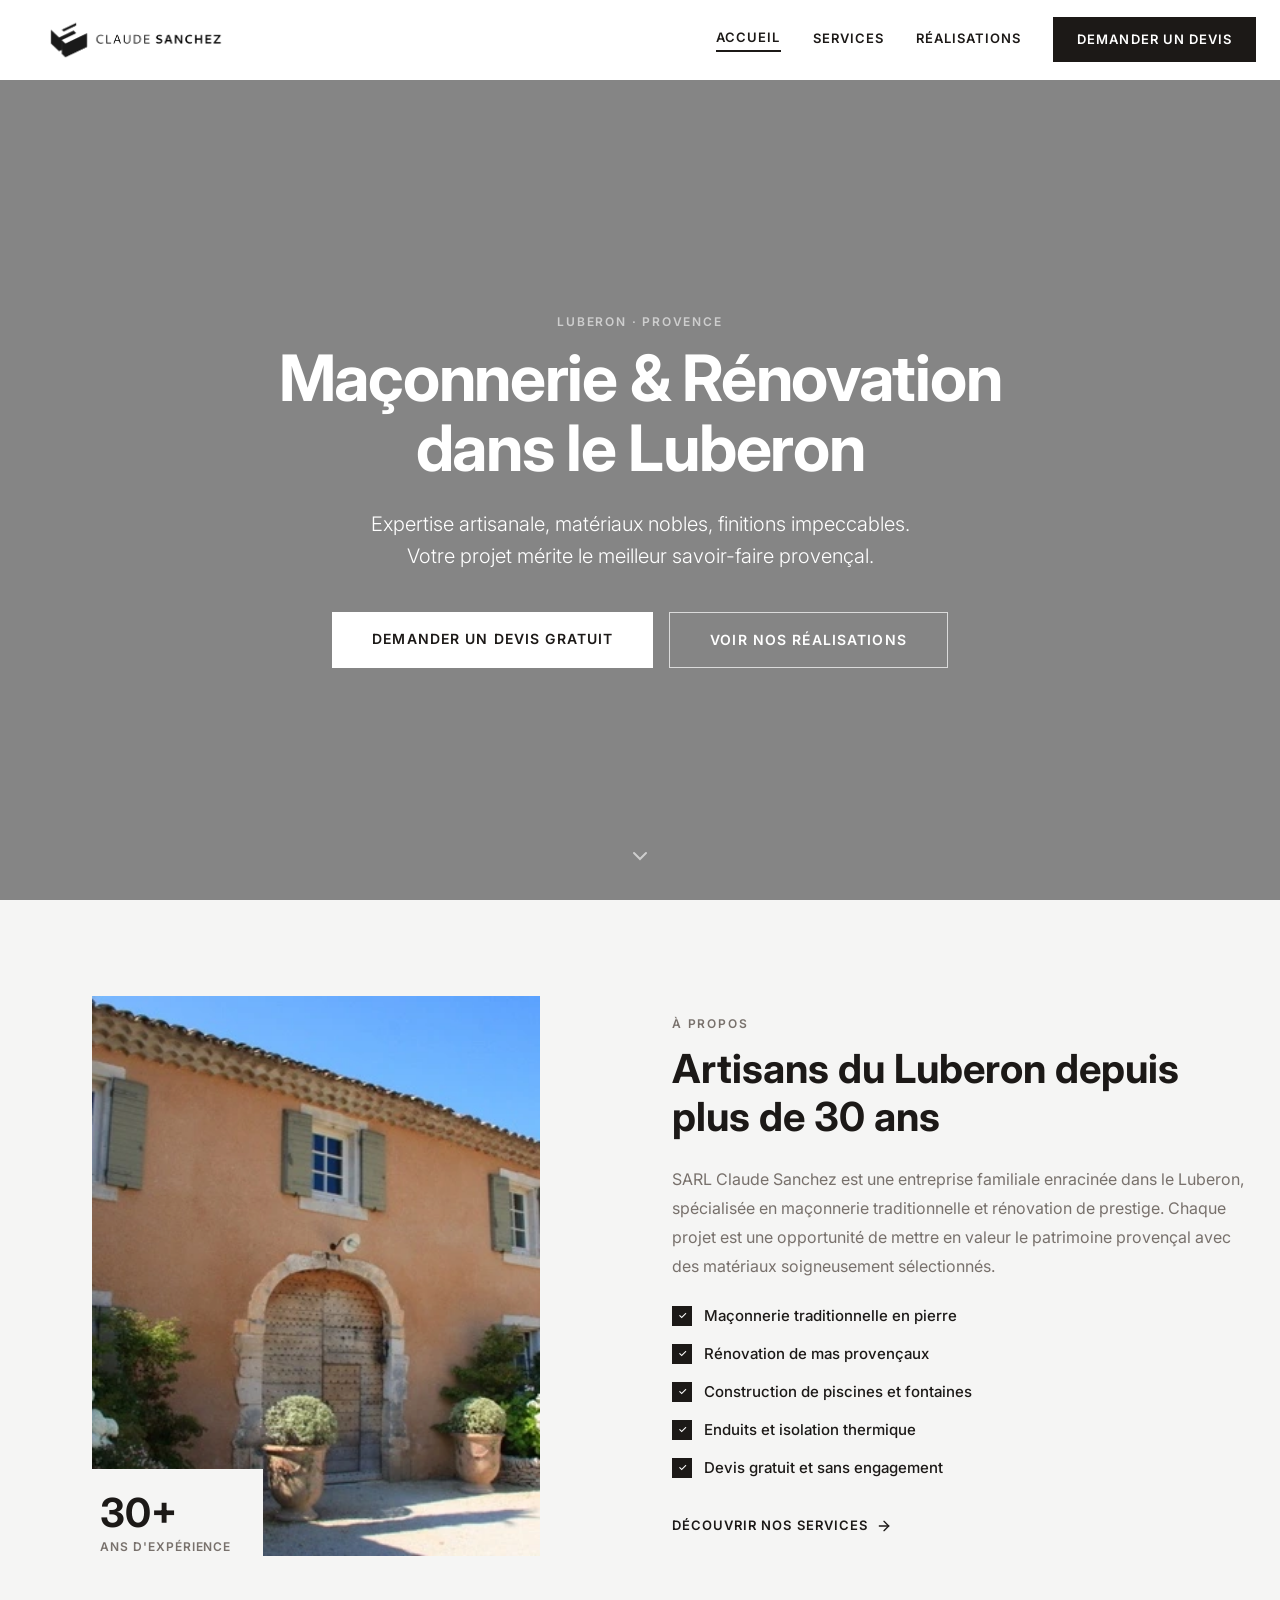
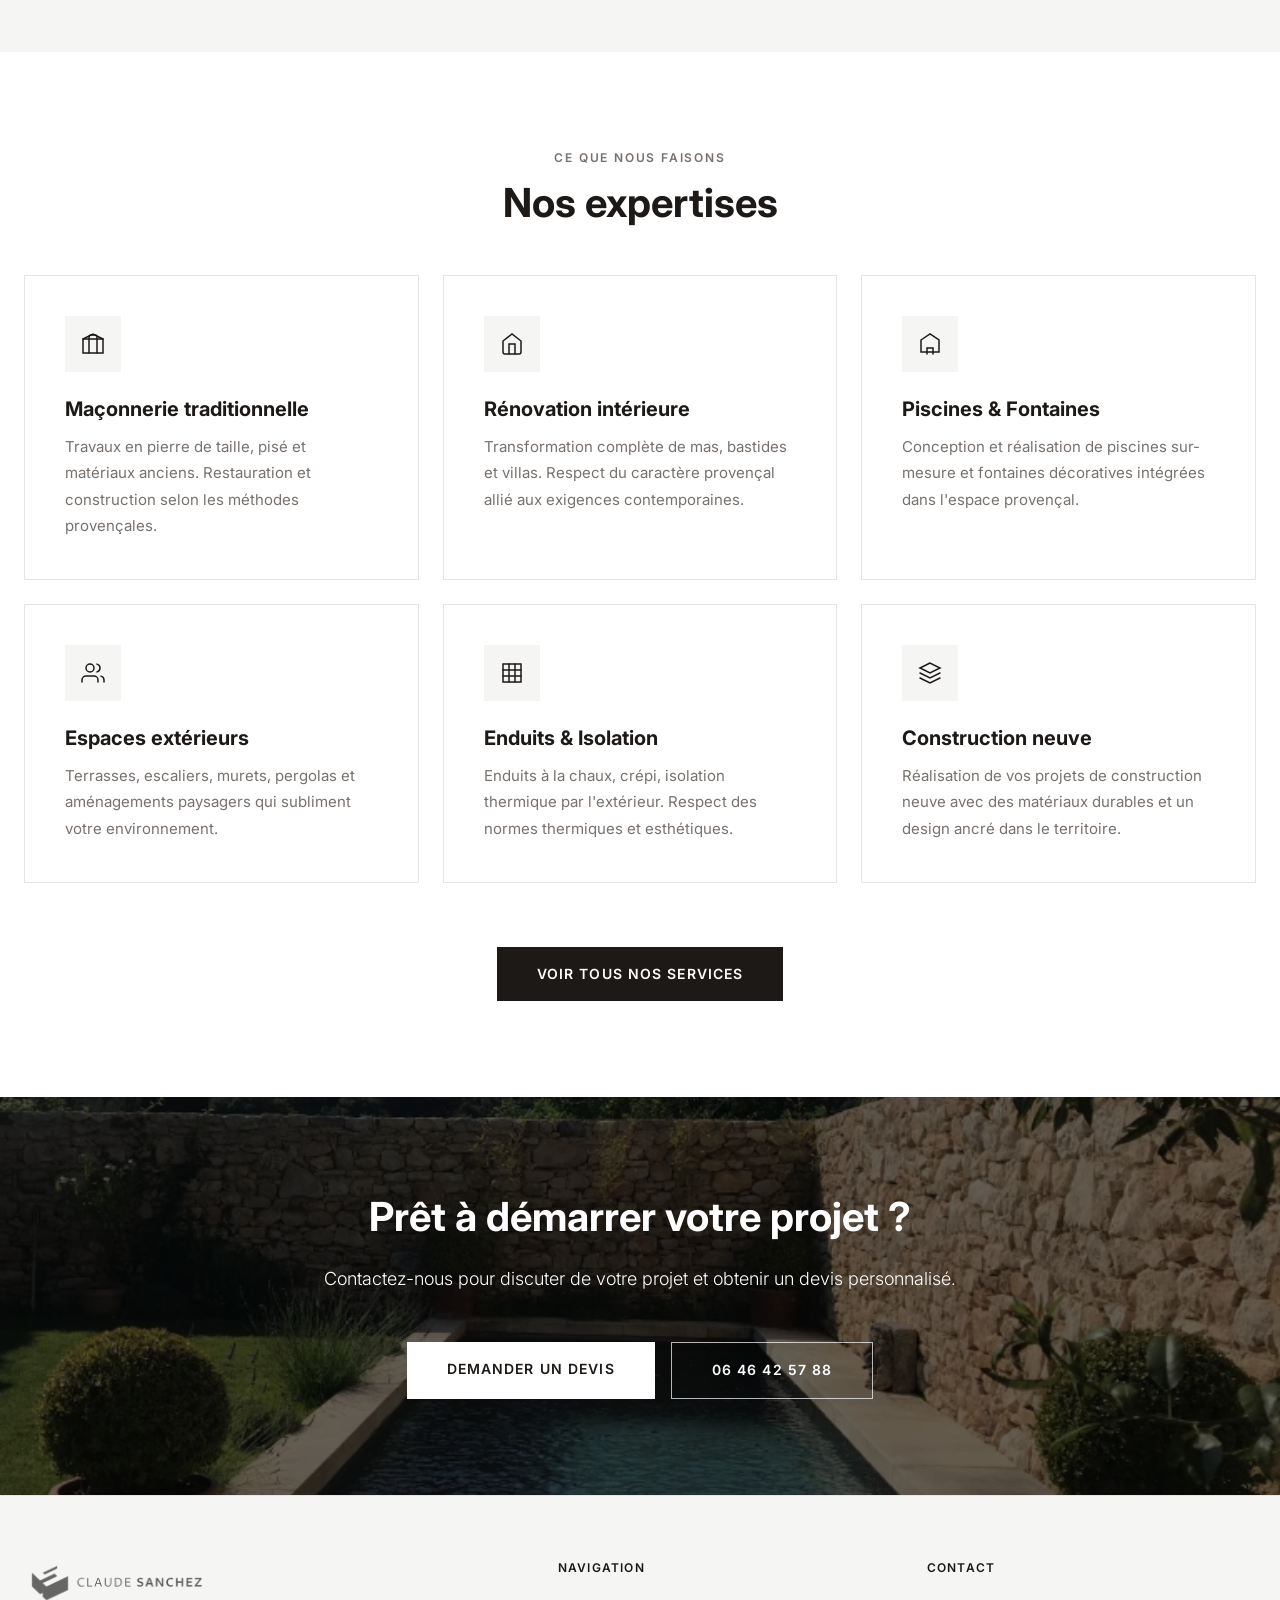
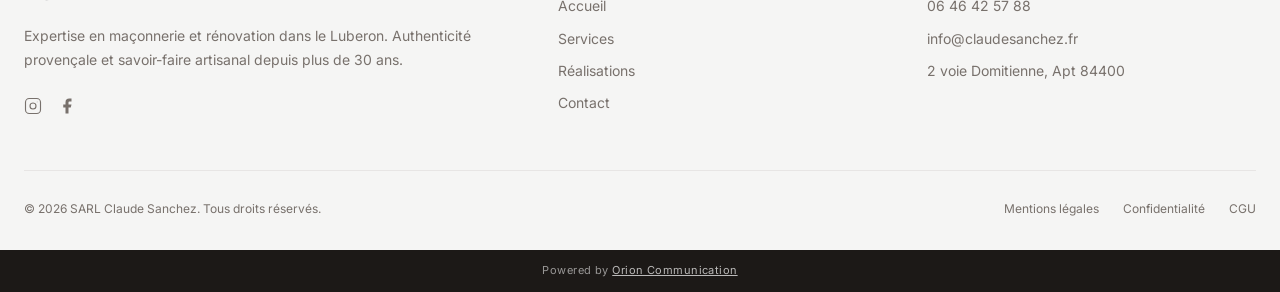
==== commit caaecc63: "Add files via upload" ====
--- a/index.html
+++ b/index.html
@@ -7,15 +7,13 @@
   <meta name="description" content="SARL Claude Sanchez — Expert en maçonnerie, rénovation et construction dans le Luberon (Apt, 84400). Plus de 30 ans de savoir-faire artisanal en Provence. Demandez votre devis gratuit.">
   <meta name="robots" content="index, follow">
   <link rel="canonical" href="https://claudesanchez.fr/">
-  <link rel="icon" type="image/svg+xml" href="./favicon.svg">
+  <link rel="icon" type="image/webp" href="./images/favicon.webp">
   <link rel="stylesheet" href="./css/styles.css">
-  <!-- Open Graph -->
   <meta property="og:type" content="website">
   <meta property="og:url" content="https://claudesanchez.fr/">
   <meta property="og:title" content="Maçonnerie &amp; Rénovation Luberon | Claude Sanchez">
   <meta property="og:description" content="Expert en maçonnerie et rénovation dans le Luberon depuis plus de 30 ans.">
   <meta property="og:image" content="./opengraph.jpg">
-  <!-- JSON-LD -->
   <script type="application/ld+json">
   {
     "@context": "https://schema.org",
@@ -31,11 +29,7 @@
       "addressLocality": "Apt",
       "postalCode": "84400",
       "addressCountry": "FR"
-    },
-    "geo": { "@type": "GeoCoordinates", "latitude": 43.876, "longitude": 5.397 },
-    "openingHoursSpecification": [
-      { "@type": "OpeningHoursSpecification", "dayOfWeek": ["Monday","Tuesday","Wednesday","Thursday","Friday"], "opens": "08:00", "closes": "18:00" }
-    ]
+    }
   }
   </script>
 </head>
@@ -46,7 +40,7 @@
   <div class="container">
     <div class="header-inner">
       <a href="./index.html" class="logo">
-        <img src="./images/logo.webp" alt="Claude Sanchez — Maçonnerie &amp; Rénovation" width="180" height="36">
+        <img src="./images/logo.webp" alt="Claude Sanchez — Maçonnerie &amp; Rénovation" width="220" height="44">
       </a>
       <nav>
         <a href="./index.html" class="nav-link active">Accueil</a>
@@ -71,10 +65,10 @@
 <section class="hero" style="background-image: url('./images/hero-banner.webp');">
   <div class="hero-overlay"></div>
   <div class="hero-content">
-    <span class="section-label" style="color:rgba(255,255,255,.6)">Luberon · Provence</span>
-    <h1>Maçonnerie &amp; Rénovation<br>dans le Luberon</h1>
-    <p>Expertise artisanale, matériaux nobles, finitions impeccables.<br>Votre projet mérite le meilleur savoir-faire provençal.</p>
-    <div class="hero-btns">
+    <span class="section-label hero-anim hero-anim-1" style="color:rgba(255,255,255,.6)">Luberon · Provence</span>
+    <h1 class="hero-anim hero-anim-2">Maçonnerie &amp; Rénovation<br>dans le Luberon</h1>
+    <p class="hero-anim hero-anim-3">Expertise artisanale, matériaux nobles, finitions impeccables.<br>Votre projet mérite le meilleur savoir-faire provençal.</p>
+    <div class="hero-btns hero-anim hero-anim-4">
       <a href="./contact.html" class="btn btn-white">Demander un devis gratuit</a>
       <a href="./realisations.html" class="btn btn-outline-white">Voir nos réalisations</a>
     </div>
@@ -89,7 +83,7 @@
   <div class="container">
     <div class="grid-2" style="gap:4rem">
       <div style="position:relative; max-width:28rem; margin-inline:auto">
-        <img src="./images/service-renovation.webp" alt="Façade rénovée en pierre" class="about-img" style="width:100%; aspect-ratio:4/5; object-fit:cover;">
+        <img src="./images/service-renovation.webp" alt="Façade rénovée en pierre" style="width:100%; aspect-ratio:4/5; object-fit:cover;">
         <div class="about-badge">
           <span class="badge-num">30+</span>
           <span class="badge-label">Ans d'expérience</span>
@@ -117,30 +111,6 @@
   </div>
 </section>
 
-<!-- ─── STATS ─── -->
-<div class="stats-bar">
-  <div class="container">
-    <div class="stats-grid">
-      <div class="reveal">
-        <span class="stat-num">30+</span>
-        <span class="stat-label">Ans d'expérience</span>
-      </div>
-      <div class="reveal">
-        <span class="stat-num">500+</span>
-        <span class="stat-label">Chantiers réalisés</span>
-      </div>
-      <div class="reveal">
-        <span class="stat-num">100%</span>
-        <span class="stat-label">Clients satisfaits</span>
-      </div>
-      <div class="reveal">
-        <span class="stat-num">84400</span>
-        <span class="stat-label">Apt, Luberon</span>
-      </div>
-    </div>
-  </div>
-</div>
-
 <!-- ─── SERVICES ─── -->
 <section class="section">
   <div class="container">
@@ -165,7 +135,7 @@
       </div>
       <div class="service-card reveal">
         <div class="service-icon">
-          <svg viewBox="0 0 24 24" fill="none" stroke="currentColor" stroke-width="1.5" stroke-linecap="round"><path d="M3 8l9-6 9 6v12H3V8z"/><path d="M9 22v-6h6v6"/><path d="M21 8l-9-6-9 6"/></svg>
+          <svg viewBox="0 0 24 24" fill="none" stroke="currentColor" stroke-width="1.5" stroke-linecap="round"><path d="M3 8l9-6 9 6v12H3V8z"/><path d="M9 22v-6h6v6"/></svg>
         </div>
         <h3>Piscines &amp; Fontaines</h3>
         <p>Conception et réalisation de piscines sur-mesure et fontaines décoratives intégrées dans l'espace provençal.</p>
@@ -192,71 +162,24 @@
         <p>Réalisation de vos projets de construction neuve avec des matériaux durables et un design ancré dans le territoire.</p>
       </div>
     </div>
-    <div class="text-center mt-12 reveal">
+    <div class="text-center reveal" style="margin-top:4rem">
       <a href="./services.html" class="btn btn-primary">Voir tous nos services</a>
     </div>
   </div>
 </section>
 
-<!-- ─── CTA IMAGE ─── -->
-<section class="cta-section" style="background-image: url('./images/cta-services.webp');">
+<!-- ─── CTA FINAL ─── -->
+<section class="cta-section" style="background-image: url('./images/gallery-piscine.webp');">
   <div class="hero-overlay"></div>
   <div class="cta-content">
-    <h2 class="reveal">Un projet en tête&nbsp;?</h2>
-    <p class="reveal">De la rénovation d'un mas provençal à la construction d'une piscine, nous réalisons vos projets avec passion et expertise.</p>
+    <h2 class="reveal">Prêt à démarrer votre projet&nbsp;?</h2>
+    <p class="reveal">Contactez-nous pour discuter de votre projet et obtenir un devis personnalisé.</p>
     <div class="btns reveal">
-      <a href="./contact.html" class="btn btn-white">Demander un devis gratuit</a>
-      <a href="./realisations.html" class="btn btn-outline-white">Voir les réalisations</a>
-    </div>
-  </div>
-</section>
-
-<!-- ─── RÉALISATIONS PREVIEW ─── -->
-<section class="section">
-  <div class="container">
-    <div class="text-center mb-12">
-      <span class="section-label reveal">Portfolio</span>
-      <h2 class="reveal">Quelques réalisations</h2>
-    </div>
-    <div class="gallery-grid">
-      <div class="gallery-item wide reveal">
-        <img src="./images/gallery-piscine.webp" alt="Piscine sur-mesure — Luberon" loading="lazy">
-        <div class="gallery-caption"><span>Piscine sur-mesure</span><small>Luberon</small></div>
-      </div>
-      <div class="gallery-item reveal">
-        <img src="./images/gallery-salon.webp" alt="Rénovation salon — Provence" loading="lazy">
-        <div class="gallery-caption"><span>Rénovation intérieure</span><small>Salon provençal</small></div>
-      </div>
-      <div class="gallery-item reveal">
-        <img src="./images/gallery-facade.webp" alt="Façade en pierres — Apt" loading="lazy">
-        <div class="gallery-caption"><span>Façade en pierres</span><small>Apt, 84400</small></div>
-      </div>
-      <div class="gallery-item reveal">
-        <img src="./images/gallery-fontaine.webp" alt="Fontaine décorative — Luberon" loading="lazy">
-        <div class="gallery-caption"><span>Fontaine décorative</span><small>Luberon</small></div>
-      </div>
-      <div class="gallery-item wide reveal">
-        <img src="./images/gallery-maison.webp" alt="Mas provençal avec piscine" loading="lazy">
-        <div class="gallery-caption"><span>Mas provençal</span><small>Rénovation complète</small></div>
-      </div>
-    </div>
-    <div class="text-center mt-12 reveal">
-      <a href="./realisations.html" class="btn btn-primary">Voir toutes les réalisations</a>
-    </div>
-  </div>
-</section>
-
-<!-- ─── CTA DARK ─── -->
-<div class="cta-dark">
-  <div class="container">
-    <h2 class="reveal">Prêt à démarrer votre projet&nbsp;?</h2>
-    <p class="reveal">Contactez-nous pour un devis gratuit et sans engagement. Notre équipe vous répond sous 24h.</p>
-    <div class="reveal">
-      <a href="./contact.html" class="btn btn-white" style="margin-right:1rem">Demander un devis</a>
-      <a href="tel:0646425788" class="btn btn-outline" style="color:#fff;border-color:rgba(255,255,255,.4)">06 46 42 57 88</a>
-    </div>
-  </div>
-</div>
+      <a href="./contact.html" class="btn btn-white">Demander un devis</a>
+      <a href="tel:0646425788" class="btn btn-outline-white">06 46 42 57 88</a>
+    </div>
+  </div>
+</section>
 
 <!-- ─── FOOTER ─── -->
 <footer>
@@ -288,12 +211,12 @@
         <ul class="footer-links">
           <li><a href="tel:0646425788">06 46 42 57 88</a></li>
           <li><a href="mailto:info@claudesanchez.fr">info@claudesanchez.fr</a></li>
-          <li>2 voie Domitienne, Apt 84400</li>
+          <li><a href="https://www.google.com/maps/search/2+voie+Domitienne+Apt+84400+Vaucluse" target="_blank" rel="noopener noreferrer">2 voie Domitienne, Apt 84400</a></li>
         </ul>
       </div>
     </div>
     <div class="footer-bottom">
-      <p class="footer-copy">&copy; 2025 SARL Claude Sanchez. Tous droits réservés.</p>
+      <p class="footer-copy">&copy; 2026 SARL Claude Sanchez. Tous droits réservés.</p>
       <div class="footer-legal">
         <a href="./mentions-legales.html">Mentions légales</a>
         <a href="./politique-de-confidentialite.html">Confidentialité</a>
--- a/css/styles.css
+++ b/css/styles.css
@@ -52,7 +52,7 @@
   border-bottom-color: var(--c-border);
 }
 .header-inner { display: flex; align-items: center; justify-content: space-between; width: 100%; }
-.logo img { height: 2.25rem; object-fit: contain; }
+.logo img { height: 2.75rem; object-fit: contain; }
 nav { display: flex; align-items: center; gap: 2rem; }
 .nav-link {
   font-size: .8125rem; font-weight: 600;
@@ -66,9 +66,15 @@
   background: #1c1917; color: #fff;
   font-size: .8125rem; font-weight: 600;
   text-transform: uppercase; letter-spacing: .08em;
-  padding: .75rem 1.5rem; transition: background .2s; white-space: nowrap;
-}
-.btn-nav:hover { background: #44403c; }
+  padding: .75rem 1.5rem;
+  white-space: nowrap;
+  transition: background .25s, transform .25s, box-shadow .25s;
+}
+.btn-nav:hover {
+  background: #44403c;
+  transform: translateY(-1px);
+  box-shadow: 0 4px 14px rgba(0,0,0,.18);
+}
 .hamburger {
   display: none; background: none; border: none;
   cursor: pointer; color: #1c1917; padding: .5rem;
@@ -101,15 +107,20 @@
   font-size: .875rem; font-weight: 600;
   text-transform: uppercase; letter-spacing: .08em;
   padding: 1rem 2.5rem;
-  transition: all .2s; cursor: pointer; border: none;
+  cursor: pointer; border: none;
   font-family: inherit;
+  transition: background .25s, color .25s, border-color .25s, transform .25s, box-shadow .25s;
+}
+.btn:hover {
+  transform: translateY(-2px);
+  box-shadow: 0 6px 20px rgba(0,0,0,.2);
 }
 .btn-primary { background: #1c1917; color: #fff; }
-.btn-primary:hover { background: #44403c; }
+.btn-primary:hover { background: #2d2925; }
 .btn-outline-white { background: transparent; color: #fff; border: 1px solid rgba(255,255,255,.7); }
-.btn-outline-white:hover { background: rgba(255,255,255,.15); border-color: #fff; }
+.btn-outline-white:hover { background: rgba(255,255,255,.2); border-color: #fff; box-shadow: 0 6px 20px rgba(0,0,0,.25); }
 .btn-white { background: #fff; color: #1c1917; }
-.btn-white:hover { background: #f5f5f4; }
+.btn-white:hover { background: #e7e5e4; box-shadow: 0 6px 20px rgba(0,0,0,.2); }
 .btn-outline { background: transparent; color: #1c1917; border: 1px solid #1c1917; }
 .btn-outline:hover { background: #1c1917; color: #fff; }
 
@@ -118,12 +129,26 @@
   display: inline-flex; align-items: center; gap: .5rem;
   font-size: .8125rem; font-weight: 600;
   text-transform: uppercase; letter-spacing: .08em; color: #1c1917;
-}
+  transition: gap .2s, opacity .2s;
+}
+.arrow-link:hover { gap: .875rem; opacity: .75; }
 .arrow-link svg { width: 1rem; height: 1rem; transition: transform .2s; }
 .arrow-link:hover svg { transform: translateX(4px); }
 
 /* ─── Divider ─── */
 .divider { width: 3rem; height: 3px; background: #1c1917; }
+
+/* ─── Hero entrance animation ─── */
+@keyframes fadeUp {
+  from { opacity: 0; transform: translateY(28px); }
+  to   { opacity: 1; transform: translateY(0); }
+}
+
+.hero-anim { animation: fadeUp .85s cubic-bezier(.22,.61,.36,1) both; }
+.hero-anim-1 { animation-delay: .1s; }
+.hero-anim-2 { animation-delay: .3s; }
+.hero-anim-3 { animation-delay: .5s; }
+.hero-anim-4 { animation-delay: .7s; }
 
 /* ─── Hero ─── */
 .hero {
@@ -170,17 +195,12 @@
 .about-img { width: 100%; aspect-ratio: 4/5; object-fit: cover; }
 .about-badge {
   position: absolute; bottom: -1.5rem; left: -1.5rem;
-  background: var(--c-surface); padding: 1.5rem 2rem;
-  min-width: 10rem;
-}
-.about-badge .badge-num {
-  font-size: 2.5rem; font-weight: 700;
-  display: block; line-height: 1;
-}
+  background: var(--c-surface); padding: 1.5rem 2rem; min-width: 10rem;
+}
+.about-badge .badge-num { font-size: 2.5rem; font-weight: 700; display: block; line-height: 1; }
 .about-badge .badge-label {
-  font-size: .75rem; font-weight: 600;
-  text-transform: uppercase; letter-spacing: .08em;
-  color: var(--c-muted); display: block; margin-top: .25rem;
+  font-size: .75rem; font-weight: 600; text-transform: uppercase;
+  letter-spacing: .08em; color: var(--c-muted); display: block; margin-top: .25rem;
 }
 @media (max-width: 767px) { .about-badge { display: none; } }
 
@@ -188,8 +208,7 @@
 .checklist { list-style: none; display: flex; flex-direction: column; gap: .875rem; margin-bottom: 2rem; }
 .checklist li { display: flex; align-items: center; gap: .75rem; font-weight: 500; font-size: .9375rem; }
 .check-icon {
-  width: 1.25rem; height: 1.25rem;
-  background: #1c1917; color: #fff;
+  width: 1.25rem; height: 1.25rem; background: #1c1917; color: #fff;
   display: flex; align-items: center; justify-content: center;
   flex-shrink: 0; font-size: .65rem;
 }
@@ -197,14 +216,12 @@
 /* ─── Service Cards ─── */
 .service-card {
   border: 1px solid var(--c-border); padding: 2.5rem;
-  transition: box-shadow .3s, border-color .3s;
-}
-.service-card:hover { box-shadow: 0 8px 32px rgba(0,0,0,.07); border-color: #d6d3d1; }
+  transition: box-shadow .3s, border-color .3s, transform .3s;
+}
+.service-card:hover { box-shadow: 0 10px 36px rgba(0,0,0,.09); border-color: #d6d3d1; transform: translateY(-3px); }
 .service-icon {
-  width: 3.5rem; height: 3.5rem;
-  background: var(--c-surface);
-  display: flex; align-items: center; justify-content: center;
-  margin-bottom: 1.5rem;
+  width: 3.5rem; height: 3.5rem; background: var(--c-surface);
+  display: flex; align-items: center; justify-content: center; margin-bottom: 1.5rem;
 }
 .service-icon svg { width: 1.5rem; height: 1.5rem; }
 .service-card h3 { margin-bottom: .75rem; }
@@ -214,7 +231,6 @@
 .grid-3 { display: grid; grid-template-columns: 1fr; gap: 1.5rem; }
 .grid-2 { display: grid; grid-template-columns: 1fr; gap: 3rem; align-items: center; }
 .grid-2-form { display: grid; grid-template-columns: 1fr; gap: 3rem; }
-.grid-auto-3 { display: grid; grid-template-columns: repeat(auto-fill, minmax(280px, 1fr)); gap: 1.5rem; }
 
 @media (min-width: 768px) {
   .grid-3 { grid-template-columns: repeat(3, 1fr); }
@@ -236,28 +252,12 @@
 .cta-content p { font-size: 1.125rem; opacity: .85; margin-bottom: 3rem; font-weight: 300; }
 .cta-content .btns { display: flex; gap: 1rem; justify-content: center; flex-wrap: wrap; }
 
-.cta-dark { background: #1c1917; color: #fff; text-align: center; padding-block: 5rem; }
-.cta-dark h2 { margin-bottom: 1.5rem; }
-.cta-dark p { font-size: 1.125rem; color: #a8a29e; margin-bottom: 3rem; max-width: 600px; margin-inline: auto; font-weight: 300; }
-
-/* ─── Stats bar ─── */
-.stats-bar { background: #1c1917; color: #fff; padding: 3rem 0; }
-.stats-grid { display: grid; grid-template-columns: repeat(2, 1fr); gap: 2rem; text-align: center; }
-@media (min-width: 768px) { .stats-grid { grid-template-columns: repeat(4, 1fr); } }
-.stat-num { font-size: 2.5rem; font-weight: 700; display: block; }
-.stat-label { font-size: .75rem; font-weight: 600; text-transform: uppercase; letter-spacing: .1em; color: #a8a29e; margin-top: .25rem; display: block; }
-
 /* ─── Gallery ─── */
 .gallery-grid {
-  display: grid;
-  grid-template-columns: 1fr;
-  gap: .875rem;
+  display: grid; grid-template-columns: 1fr; gap: .875rem;
 }
 @media (min-width: 768px) {
-  .gallery-grid {
-    grid-template-columns: repeat(3, 1fr);
-    grid-auto-rows: 260px;
-  }
+  .gallery-grid { grid-template-columns: repeat(3, 1fr); grid-auto-rows: 260px; }
   .gallery-item.wide { grid-column: span 2; }
   .gallery-item.tall { grid-row: span 2; }
 }
@@ -273,15 +273,13 @@
 }
 .gallery-item:hover .gallery-caption { opacity: 1; }
 .gallery-caption span { color: #fff; font-weight: 600; font-size: 1rem; }
-.gallery-caption small { color: rgba(255,255,255,.7); font-size: .8125rem; }
 
 /* ─── Contact ─── */
 .contact-info { display: flex; flex-direction: column; gap: 1.5rem; }
 .contact-item { display: flex; align-items: flex-start; gap: 1rem; }
 .contact-icon {
   width: 2.75rem; height: 2.75rem; flex-shrink: 0;
-  background: var(--c-surface);
-  display: flex; align-items: center; justify-content: center;
+  background: var(--c-surface); display: flex; align-items: center; justify-content: center;
 }
 .contact-icon svg { width: 1.25rem; height: 1.25rem; }
 .contact-item h4 { font-size: .75rem; font-weight: 600; text-transform: uppercase; letter-spacing: .08em; color: var(--c-muted); margin-bottom: .25rem; }
@@ -295,28 +293,26 @@
 .form-group { margin-bottom: 1.5rem; }
 .form-label {
   display: block; font-size: .75rem; font-weight: 600;
-  text-transform: uppercase; letter-spacing: .08em;
-  color: #57534e; margin-bottom: .5rem;
+  text-transform: uppercase; letter-spacing: .08em; color: #57534e; margin-bottom: .5rem;
 }
 .form-input, .form-textarea, .form-select {
-  width: 100%; background: #fff;
-  border: 1px solid var(--c-border); padding: .75rem 1rem;
-  font-size: .9375rem; color: var(--c-text); font-family: inherit;
-  transition: border-color .2s; outline: none; appearance: none;
+  width: 100%; background: #fff; border: 1px solid var(--c-border);
+  padding: .75rem 1rem; font-size: .9375rem; color: var(--c-text);
+  font-family: inherit; transition: border-color .2s; outline: none; appearance: none;
 }
 .form-input:focus, .form-textarea:focus, .form-select:focus { border-color: #1c1917; }
 .form-textarea { resize: vertical; min-height: 140px; }
 .form-submit {
-  width: 100%; background: #1c1917; color: #fff;
-  border: none; font-size: .875rem; font-weight: 600;
-  text-transform: uppercase; letter-spacing: .08em;
-  padding: 1.125rem; cursor: pointer; transition: background .2s; font-family: inherit;
-}
-.form-submit:hover { background: #44403c; }
-.form-submit:disabled { opacity: .55; cursor: not-allowed; }
+  width: 100%; background: #1c1917; color: #fff; border: none;
+  font-size: .875rem; font-weight: 600; text-transform: uppercase; letter-spacing: .08em;
+  padding: 1.125rem; cursor: pointer; font-family: inherit;
+  transition: background .25s, transform .25s, box-shadow .25s;
+}
+.form-submit:hover { background: #2d2925; transform: translateY(-1px); box-shadow: 0 4px 14px rgba(0,0,0,.18); }
+.form-submit:disabled { opacity: .55; cursor: not-allowed; transform: none; box-shadow: none; }
 .form-alert {
   padding: 1rem 1.25rem; margin-bottom: 1.5rem;
-  font-size: .9rem; border: 1px solid; border-radius: 0; display: none;
+  font-size: .9rem; border: 1px solid; display: none;
 }
 .form-alert.success { background: #f0fdf4; color: #166534; border-color: #bbf7d0; }
 .form-alert.error { background: #fef2f2; color: #991b1b; border-color: #fecaca; }
@@ -326,25 +322,19 @@
 
 /* ─── Footer ─── */
 footer { background: var(--c-surface); border-top: 1px solid var(--c-border); padding-top: 4rem; padding-bottom: 2rem; }
-.footer-grid {
-  display: grid; grid-template-columns: 1fr;
-  gap: 2.5rem; margin-bottom: 3rem;
-}
+.footer-grid { display: grid; grid-template-columns: 1fr; gap: 2.5rem; margin-bottom: 3rem; }
 @media (min-width: 768px) { .footer-grid { grid-template-columns: 1.5fr 1fr 1fr; } }
 .footer-logo { height: 2.75rem; opacity: .65; filter: grayscale(1); margin-bottom: 1.25rem; }
 .footer-desc { font-size: .875rem; color: var(--c-muted); line-height: 1.75; margin-bottom: 1.5rem; }
 .footer-socials { display: flex; gap: 1rem; }
-.footer-socials a { color: var(--c-muted); transition: color .2s; }
-.footer-socials a:hover { color: var(--c-text); }
+.footer-socials a { color: var(--c-muted); transition: color .2s, transform .2s; }
+.footer-socials a:hover { color: var(--c-text); transform: translateY(-2px); }
 .footer-socials svg { width: 1.125rem; height: 1.125rem; }
-.footer-col h3 {
-  font-size: .75rem; font-weight: 600;
-  text-transform: uppercase; letter-spacing: .1em;
-  margin-bottom: 1.25rem; color: var(--c-text);
-}
+.footer-col h3 { font-size: .75rem; font-weight: 600; text-transform: uppercase; letter-spacing: .1em; margin-bottom: 1.25rem; }
 .footer-links { list-style: none; display: flex; flex-direction: column; gap: .625rem; }
 .footer-links a { font-size: .875rem; color: var(--c-muted); transition: color .2s; }
 .footer-links a:hover { color: var(--c-text); }
+.footer-links li { font-size: .875rem; color: var(--c-muted); }
 .footer-bottom {
   border-top: 1px solid var(--c-border); padding-top: 1.75rem;
   display: flex; flex-direction: column; gap: 1rem; align-items: center;
@@ -379,8 +369,7 @@
 /* ─── 404 ─── */
 .error-page {
   min-height: 100vh; display: flex; align-items: center;
-  justify-content: center; text-align: center; padding: 2rem;
-  padding-top: var(--header-h);
+  justify-content: center; text-align: center; padding: 2rem; padding-top: var(--header-h);
 }
 .error-page-inner { max-width: 500px; }
 .error-num { font-size: 8rem; font-weight: 700; color: var(--c-accent); line-height: 1; margin-bottom: 1rem; }
@@ -392,19 +381,12 @@
 /* ─── Helpers ─── */
 .text-center { text-align: center; }
 .text-muted { color: var(--c-muted); }
-.section-label {
-  font-size: .75rem; font-weight: 600;
-  text-transform: uppercase; letter-spacing: .15em;
-  color: var(--c-muted); margin-bottom: .75rem; display: block;
-}
+.section-label { font-size: .75rem; font-weight: 600; text-transform: uppercase; letter-spacing: .15em; color: var(--c-muted); margin-bottom: .75rem; display: block; }
 .bg-surface { background: var(--c-surface); }
-.flex-center { display: flex; align-items: center; justify-content: center; }
-.pt-header { padding-top: var(--header-h); }
-.gap-4 { gap: 1rem; }
-.mb-1 { margin-bottom: .25rem; }
 .mb-2 { margin-bottom: .5rem; }
 .mb-4 { margin-bottom: 1rem; }
 .mb-6 { margin-bottom: 1.5rem; }
 .mb-8 { margin-bottom: 2rem; }
 .mb-12 { margin-bottom: 3rem; }
 .mb-16 { margin-bottom: 4rem; }
+.mt-12 { margin-top: 3rem; }
